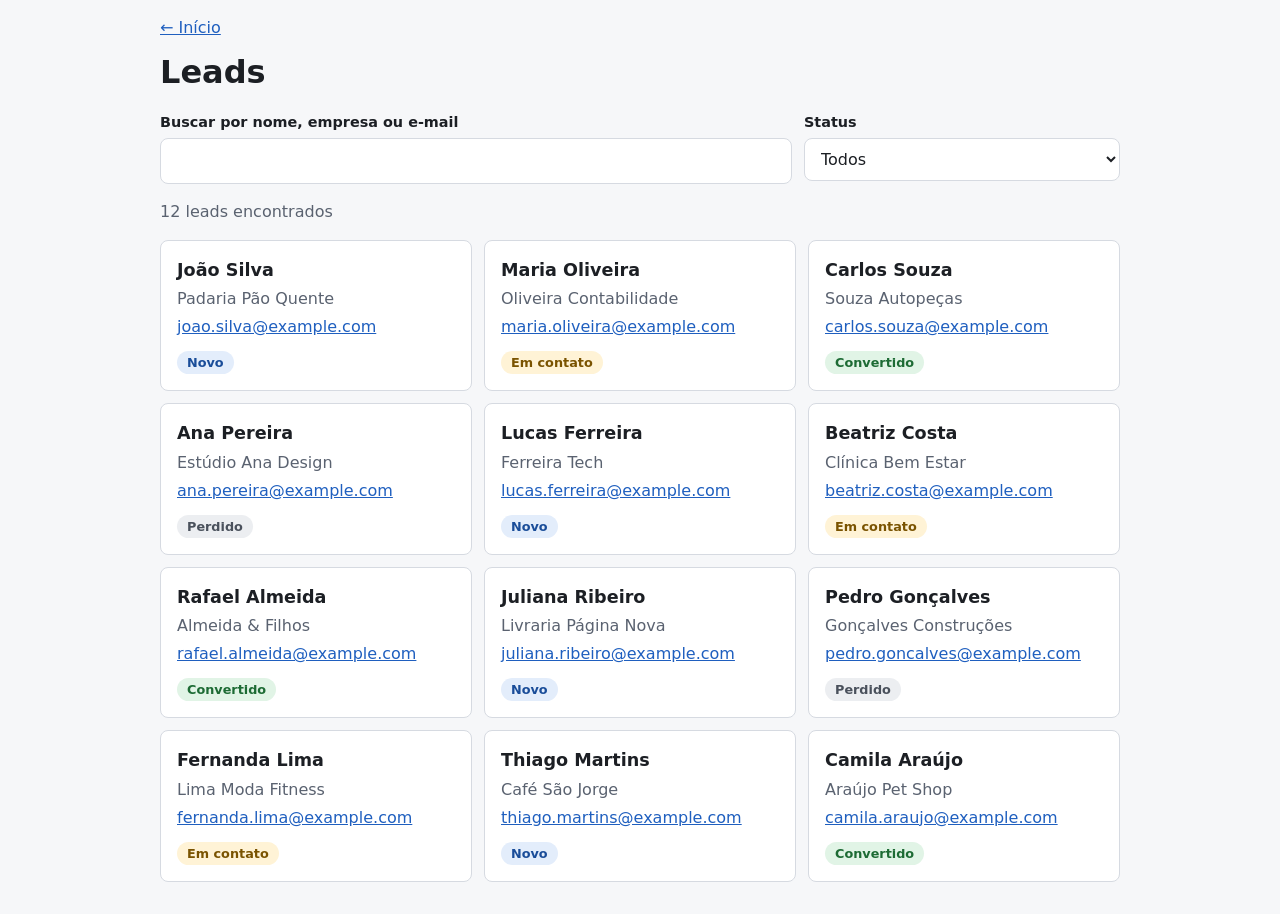
==== leads.html @ ae8121d2 "Adiciona tela de leads com busca, filtro e erro de carregamento" ====
<!DOCTYPE html>
<html lang="pt-BR">
<head>
  <meta charset="UTF-8">
  <meta name="viewport" content="width=device-width, initial-scale=1.0">
  <title>Leads | Sandbox Nexi</title>
  <link rel="stylesheet" href="leads.css">
  <script src="leads.js" defer></script>
</head>
<body>
  <header class="page-header">
    <a href="index.html">&larr; Início</a>
    <h1>Leads</h1>
  </header>

  <main>
    <form id="filters" class="filters" role="search">
      <div class="field">
        <label for="search">Buscar por nome, empresa ou e-mail</label>
        <input type="search" id="search" name="search" autocomplete="off">
      </div>
      <div class="field">
        <label for="status">Status</label>
        <select id="status" name="status">
          <option value="">Todos</option>
          <option value="Novo">Novo</option>
          <option value="Em contato">Em contato</option>
          <option value="Convertido">Convertido</option>
          <option value="Perdido">Perdido</option>
        </select>
      </div>
    </form>

    <p id="count" class="count" aria-live="polite"></p>
    <p id="error" class="error" role="alert" hidden></p>
    <p id="empty" class="empty" hidden>Nenhum lead encontrado.</p>

    <ul id="lead-list" class="lead-list"></ul>
  </main>
</body>
</html>
---- leads.css ----
:root {
  --bg: #f6f7f9;
  --surface: #ffffff;
  --text: #1c1f24;
  --muted: #5a6270;
  --border: #d6dae1;
  --accent: #1f5fbf;
  --error-bg: #fdecec;
  --error-text: #8a1c1c;
}

*,
*::before,
*::after {
  box-sizing: border-box;
}

/* Keep the hidden attribute working even on elements styled with display. */
[hidden] {
  display: none !important;
}

body {
  margin: 0;
  padding: 0 16px 32px;
  font-family: system-ui, -apple-system, "Segoe UI", Roboto, sans-serif;
  line-height: 1.5;
  color: var(--text);
  background: var(--bg);
}

.page-header,
main {
  max-width: 960px;
  margin: 0 auto;
}

.page-header {
  padding-top: 16px;
}

.page-header h1 {
  margin: 8px 0 16px;
}

a {
  color: var(--accent);
}

a:focus-visible,
input:focus-visible,
select:focus-visible {
  outline: 3px solid var(--accent);
  outline-offset: 2px;
}

.filters {
  display: flex;
  flex-direction: column;
  gap: 12px;
}

.field {
  display: flex;
  flex-direction: column;
  gap: 4px;
}

label {
  font-weight: 600;
  font-size: 0.9rem;
}

input,
select {
  width: 100%;
  padding: 10px 12px;
  font: inherit;
  color: var(--text);
  background: var(--surface);
  border: 1px solid var(--border);
  border-radius: 8px;
}

.count,
.empty {
  color: var(--muted);
}

.error {
  padding: 12px 16px;
  color: var(--error-text);
  background: var(--error-bg);
  border: 1px solid currentColor;
  border-radius: 8px;
}

.lead-list {
  display: grid;
  gap: 12px;
  margin: 0;
  padding: 0;
  list-style: none;
}

.lead-card {
  display: flex;
  flex-direction: column;
  align-items: flex-start;
  gap: 4px;
  padding: 16px;
  background: var(--surface);
  border: 1px solid var(--border);
  border-radius: 8px;
}

.lead-card h2 {
  margin: 0;
  font-size: 1.1rem;
}

.lead-company {
  margin: 0;
  color: var(--muted);
}

.lead-card a {
  overflow-wrap: anywhere;
}

.badge {
  margin-top: 8px;
  padding: 2px 10px;
  font-size: 0.8rem;
  font-weight: 600;
  border-radius: 999px;
}

.badge--novo { background: #e3edfb; color: #1a4d99; }
.badge--em-contato { background: #fff3d6; color: #7a5300; }
.badge--convertido { background: #e1f4e6; color: #1d6b34; }
.badge--perdido { background: #eceef1; color: #4a515c; }

@media (min-width: 640px) {
  .filters {
    flex-direction: row;
  }

  .field:first-child {
    flex: 2;
  }

  .field:last-child {
    flex: 1;
  }

  .lead-list {
    grid-template-columns: repeat(auto-fill, minmax(260px, 1fr));
  }
}
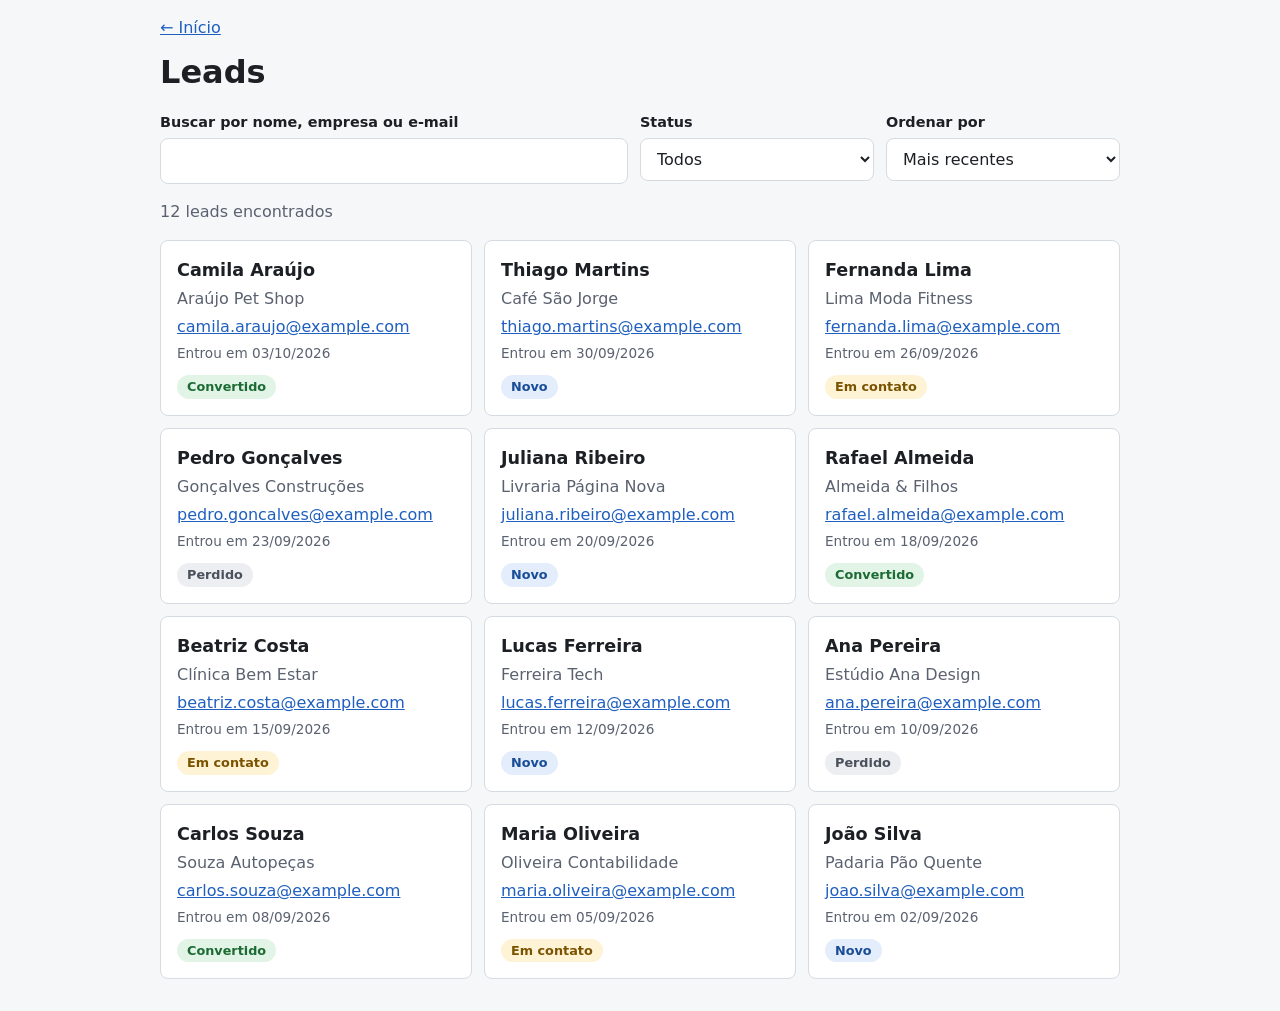
==== commit 398fa352: "Mostra a data de entrada dos leads e permite ordenar a lista O campo createdAt já vinha no JSON e nã" ====
--- a/leads.html
+++ b/leads.html
@@ -29,6 +29,14 @@
           <option value="Perdido">Perdido</option>
         </select>
       </div>
+      <div class="field">
+        <label for="sort">Ordenar por</label>
+        <select id="sort" name="sort">
+          <option value="newest">Mais recentes</option>
+          <option value="oldest">Mais antigos</option>
+          <option value="name">Nome (A–Z)</option>
+        </select>
+      </div>
     </form>
 
     <p id="count" class="count" aria-live="polite"></p>
--- a/leads.css
+++ b/leads.css
@@ -7,6 +7,14 @@
   --accent: #1f5fbf;
   --error-bg: #fdecec;
   --error-text: #8a1c1c;
+  --badge-novo-bg: #e3edfb;
+  --badge-novo-text: #1a4d99;
+  --badge-em-contato-bg: #fff3d6;
+  --badge-em-contato-text: #7a5300;
+  --badge-convertido-bg: #e1f4e6;
+  --badge-convertido-text: #1d6b34;
+  --badge-perdido-bg: #eceef1;
+  --badge-perdido-text: #4a515c;
 }
 
 *,
@@ -128,6 +136,12 @@
   overflow-wrap: anywhere;
 }
 
+.lead-date {
+  margin: 0;
+  font-size: 0.85rem;
+  color: var(--muted);
+}
+
 .badge {
   margin-top: 8px;
   padding: 2px 10px;
@@ -136,10 +150,10 @@
   border-radius: 999px;
 }
 
-.badge--novo { background: #e3edfb; color: #1a4d99; }
-.badge--em-contato { background: #fff3d6; color: #7a5300; }
-.badge--convertido { background: #e1f4e6; color: #1d6b34; }
-.badge--perdido { background: #eceef1; color: #4a515c; }
+.badge--novo { background: var(--badge-novo-bg); color: var(--badge-novo-text); }
+.badge--em-contato { background: var(--badge-em-contato-bg); color: var(--badge-em-contato-text); }
+.badge--convertido { background: var(--badge-convertido-bg); color: var(--badge-convertido-text); }
+.badge--perdido { background: var(--badge-perdido-bg); color: var(--badge-perdido-text); }
 
 @media (min-width: 640px) {
   .filters {
@@ -150,7 +164,7 @@
     flex: 2;
   }
 
-  .field:last-child {
+  .field:not(:first-child) {
     flex: 1;
   }
 
